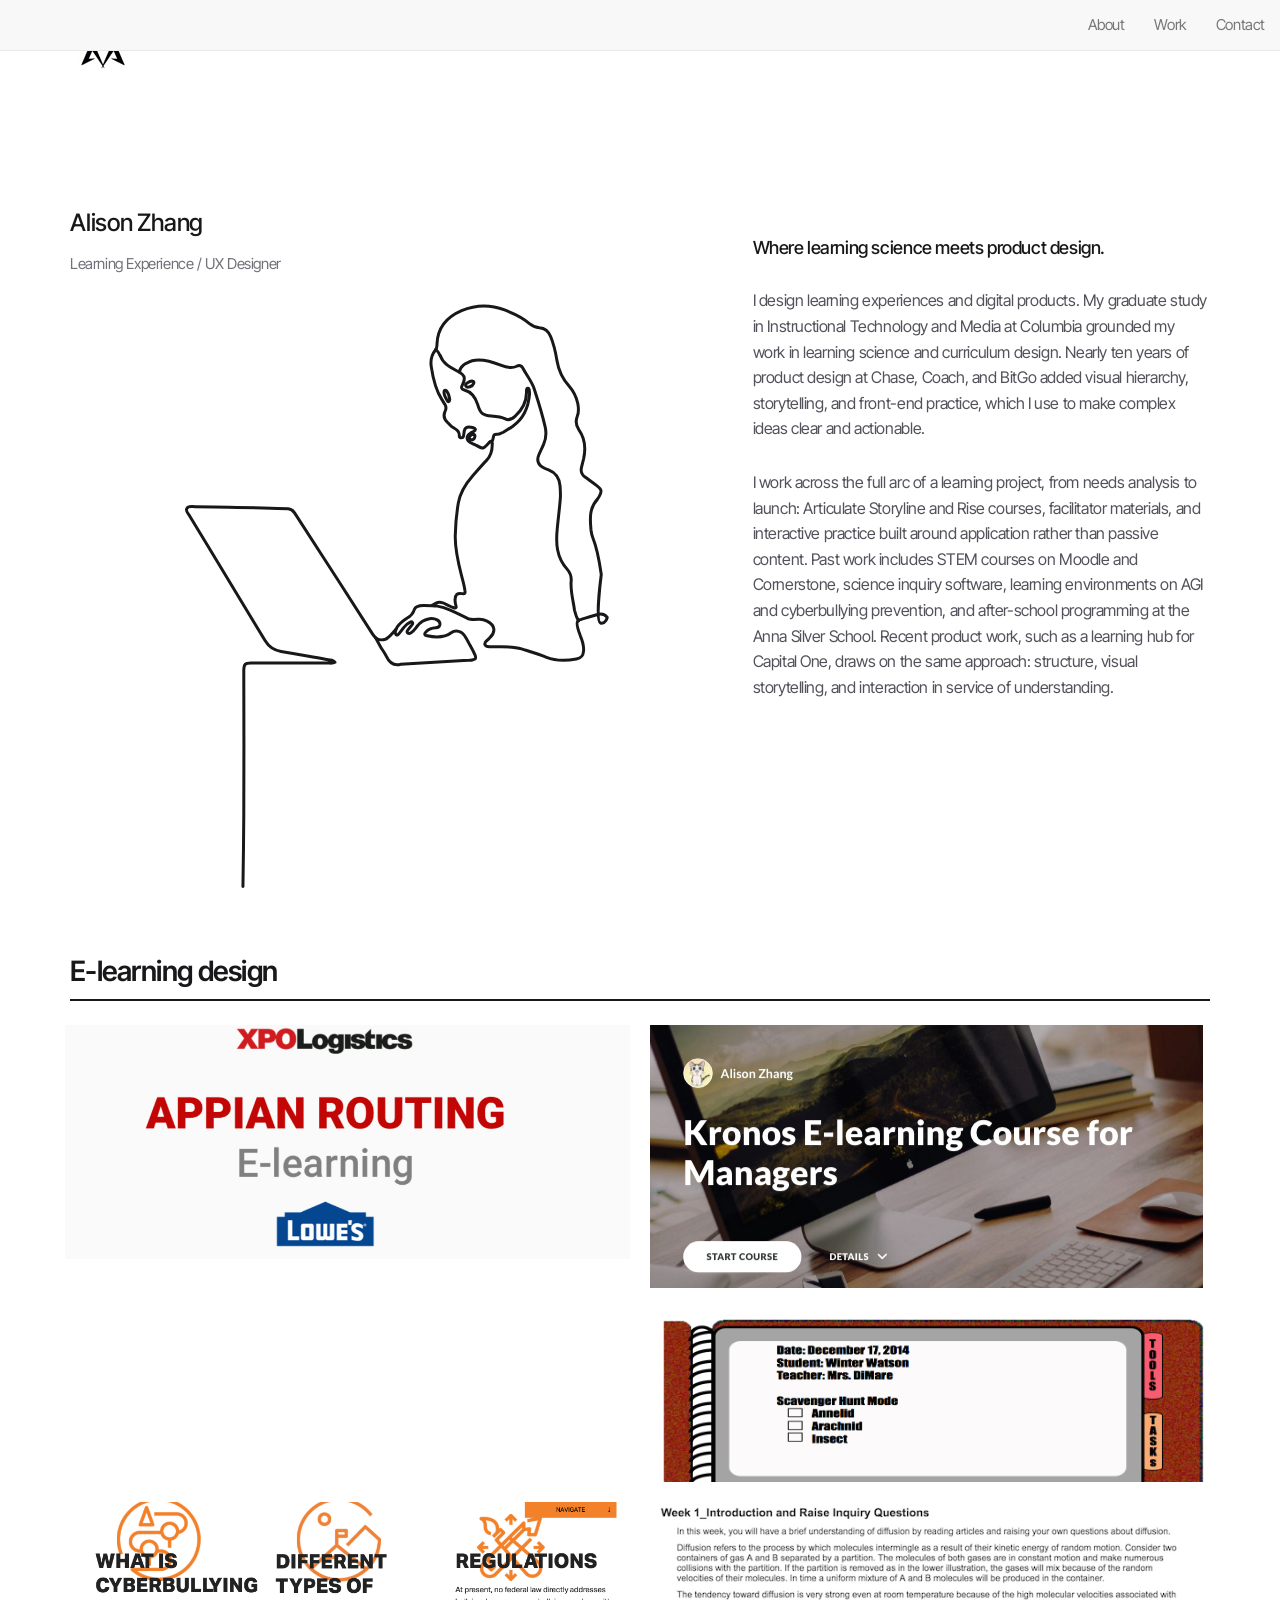
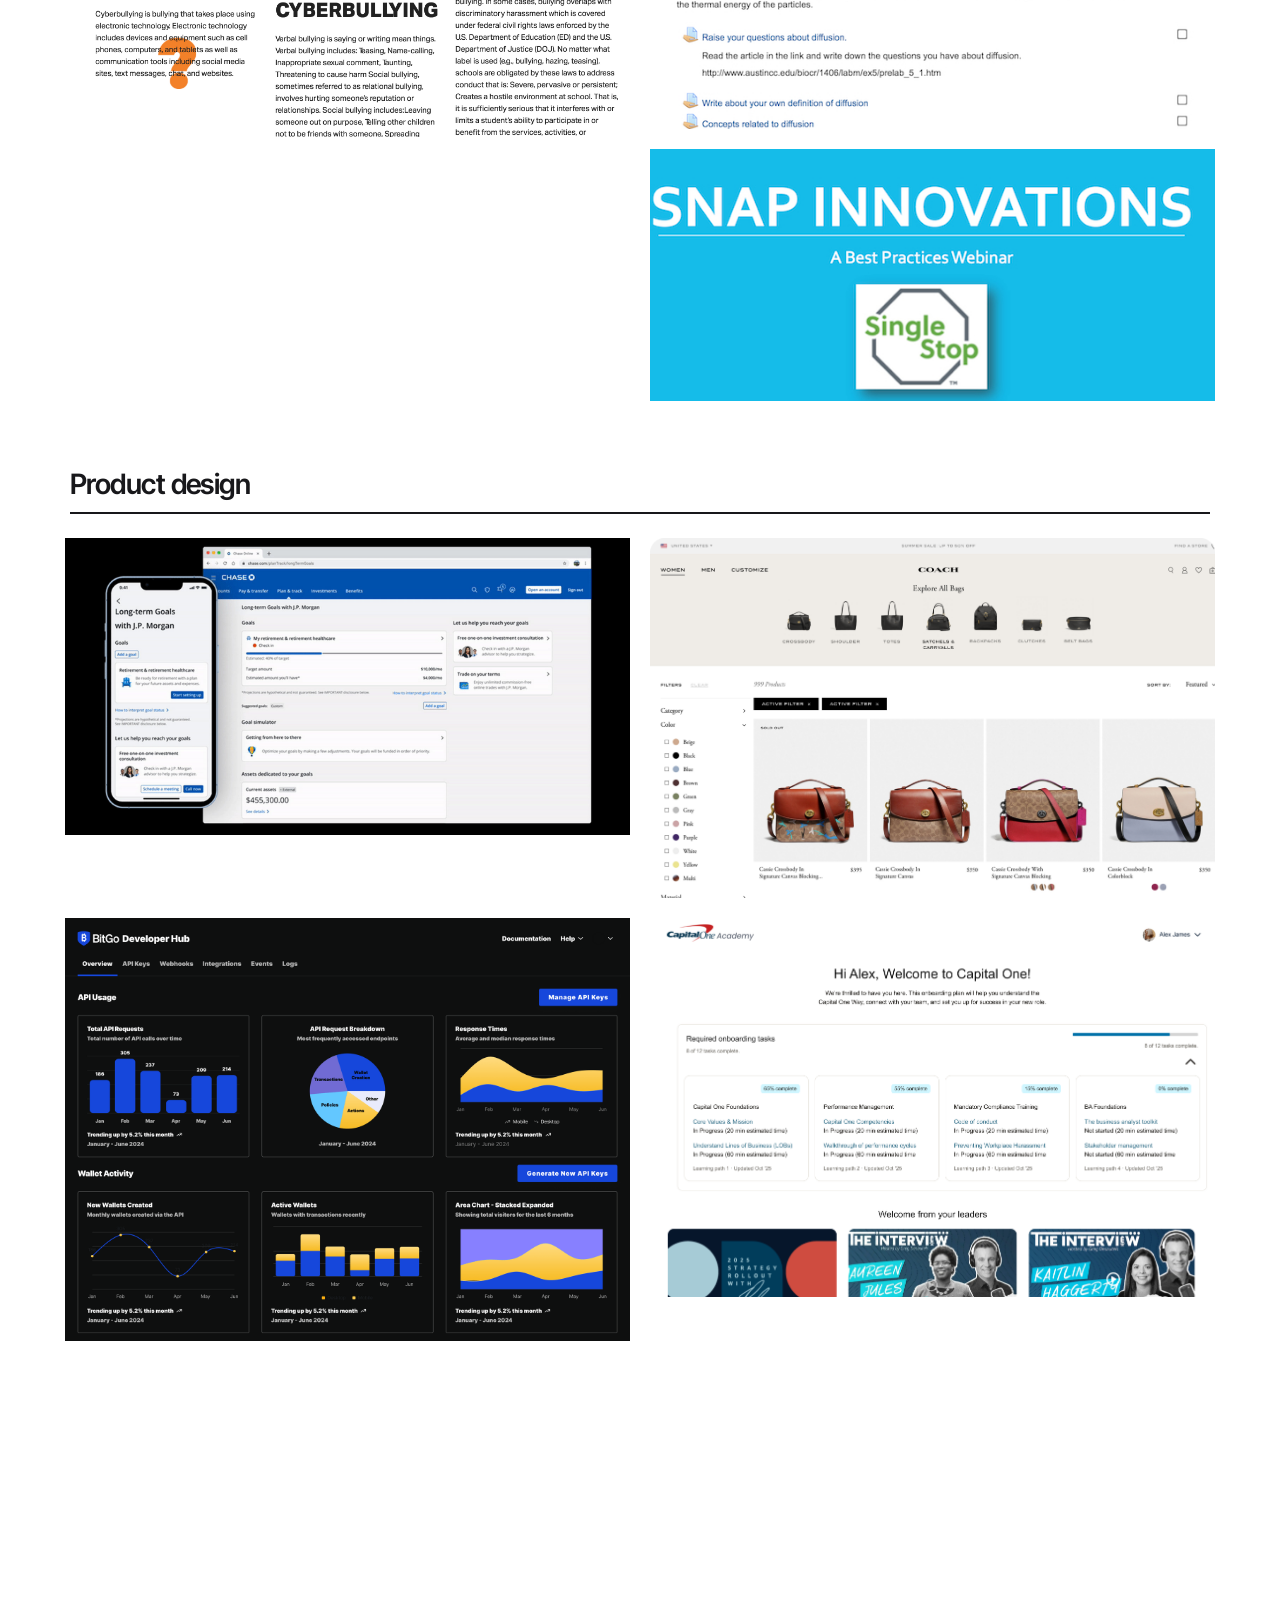
==== index.html @ 973179d4 "Initial commit of Alison Zhang's portfolio site Co-Authored-By: Claude Sonnet 5 <noreply@anthropic.c" ====
<!doctype html>
<!--[if lt IE 7]>      <html class="no-js lt-ie9 lt-ie8 lt-ie7" lang=""> <![endif]-->
<!--[if IE 7]>         <html class="no-js lt-ie9 lt-ie8" lang=""> <![endif]-->
<!--[if IE 8]>         <html class="no-js lt-ie9" lang=""> <![endif]-->
<!--[if gt IE 8]><!-->
<html class="no-js" lang="">
<!--<![endif]-->
<head>
<meta charset="utf-8">
<meta name="description" content="">
<meta name="viewport" content="width=device-width, initial-scale=1">
<title>Alison</title>



<link rel="stylesheet" href="css/bootstrap.min.css">
<link rel="stylesheet" href="css/flexslider.css">
<link rel="stylesheet" href="css/jquery.fancybox.css">
<link rel="stylesheet" href="css/main.css">
<link rel="stylesheet" href="css/responsive.css">
<link rel="stylesheet" href="css/animate.min.css">
<link rel="stylesheet" href="css/font-icon.css">
<link rel="stylesheet" href="https://maxcdn.bootstrapcdn.com/font-awesome/4.4.0/css/font-awesome.min.css">


<link rel="shortcut icon" type="image/png" href="images/logo.png">



<style>
  .bio-signature { width: 100%; max-width: 460px; margin: 12px auto 0; }
  .bio-signature svg { display: block; width: 100%; height: auto; }
  .bio-signature .sig-stroke {
    fill: none;
    stroke: #18181b;
    stroke-width: 2.5;
    stroke-linecap: round;
    stroke-linejoin: round;
    stroke-dasharray: 1;
    stroke-dashoffset: 1;
  }
  .bio-signature.is-drawn .sig-stroke {
    animation: sig-draw 1.8s cubic-bezier(0.23, 1, 0.32, 1) forwards;
  }
  @keyframes sig-draw { to { stroke-dashoffset: 0; } }
  @media (prefers-reduced-motion: reduce) {
    .bio-signature .sig-stroke { stroke-dashoffset: 0; animation: none; }
  }
</style>
</head>
<body>
<!-- header top section -->
<section class="banner" role="banner">
  <header id="header">
    <div class="header-content clearfix"> <a class="logo" href="index.html"><img src="images/logo.jpg" alt=""></a>
      <nav class="navigation" role="navigation">
        <ul class="primary-nav">
          <li>Drop a line. </li>
          <li><a href="mailto:interactionaz@gmail.com">interactionaz@gmail.com</a></li>
                    <a href="https://www.linkedin.com/in/yzalison/" target="_blank"><i class="fa fa-linkedin-square"></i></a>
                    <a href="https://www.facebook.com/yinjia.zhang.1?fref=ts" target="_blank"><i class="fa fa-facebook"></i></a>

  
        </ul>
      </nav>
      <a href="#" class="nav-toggle">Menu<span></span></a> </div>
  </header>
</section>
<!-- header top section --> 
    <div class="container-fluid">
        <nav class="navbar navbar-default navbar-fixed-top NavRow">
            <div class="container-fluid">
                <!-- Brand and toggle get grouped for better mobile display -->
                <div class="navbar-header navHeader">
                    <button type="button" class="navbar-toggle collapsed" data-toggle="collapse" data-target="#navbar-collapsed" aria-expanded="false">
                        <span class="sr-only">Toggle navigation</span>
                        <span class="icon-bar"></span>
                        <span class="icon-bar"></span>
                        <span class="icon-bar"></span>
                    </button>
                </div>
                <!-- Collect the nav links, forms, and other content for toggling -->
                <div class="collapse navbar-collapse" id="navbar-collapsed">
                    <ul class="nav navbar-nav navbar-right navList">
                        <li><a href="index.html#hero">About <span class="sr-only">(current)</span></a></li>
                        <li><a href="index.html#portfolio">Work</a></li>
                        <!-- <li><a href="index.html#moreInfo">More Info</a></li> -->
                        <li><a href="index.html#contactMe">Contact</a></li>
                    </ul>
                   
                    
                </div>
                <!-- /.navbar-collapse -->
            </div>
            <!-- /.container-fluid -->
        </nav>

<!-- header content section -->
<section id="hero" class="section ">
  <div class="container">
    <div class="row">
      <div class="col-md-7 col-sm-6 hero">
        <div class="hero-content reveal">
          <h1>Alison Zhang</h1>
          <h3>Learning Experience / UX Designer</h3>
                     <figure class="bio-signature" aria-hidden="true">
        <svg viewBox="179 56 385 520" xmlns="http://www.w3.org/2000/svg">
          <path class="sig-stroke" style="animation-delay:0s" pathLength="1" d="M408.5,115.1C408.5,115.1 405.8,110.2 404.7,110.2"/>
          <path class="sig-stroke" style="animation-delay:0.45s" pathLength="1" d="M401.0,324.3C401.0,324.3 400.4,324.9 404.7,322.5C409.0,320.1 413.4,323.3 413.4,323.3C413.4,323.3 418.5,325.7 418.5,325.7C419.0,325.9 419.5,326.1 420.0,326.2C421.5,326.6 422.3,326.0 421.7,324.4C421.1,322.6 420.8,320.8 421.0,319.0C421.2,315.1 422.7,313.7 426.7,314.3C429.3,314.7 429.6,314.0 429.2,311.7C428.6,307.5 427.5,303.5 426.4,299.5C423.5,288.4 420.8,277.2 421.1,265.6C421.3,256.4 422.1,247.3 423.7,238.3C425.2,229.6 429.7,222.5 435.4,216.0C439.3,211.7 443.0,207.2 447.1,203.0C451.1,198.8 452.3,193.9 452.0,188.4C452.0,187.7 452.0,186.9 451.2,186.7C450.5,186.6 450.1,187.2 449.6,187.7C449.5,187.8 449.4,188.0 449.3,188.1C444.5,193.6 444.5,193.5 438.5,190.1C437.0,189.3 435.4,188.7 434.0,188.0C430.2,185.9 430.0,182.7 433.5,180.2C434.3,179.6 435.2,179.2 436.1,178.8C437.0,178.3 438.2,177.9 437.9,176.7C437.7,175.7 436.4,175.6 435.5,175.3C430.6,174.1 428.7,175.4 428.3,180.3C428.3,181.1 428.1,182.0 427.9,182.8C427.7,183.4 427.1,183.9 426.4,183.9C425.4,184.0 424.4,183.5 424.5,182.7C425.0,178.1 421.6,176.7 418.6,174.8C417.2,174.0 416.3,172.4 415.0,171.4C411.6,168.5 410.9,165.0 412.8,161.1C413.7,159.2 413.4,157.6 412.4,155.9C411.5,154.5 410.7,153.1 409.8,151.7C404.4,143.3 402.4,133.9 401.0,124.3C400.3,119.4 401.1,114.6 404.4,110.6C405.3,109.5 405.7,108.3 405.7,107.0C405.8,106.5 405.8,106.0 405.8,105.5C406.3,91.4 414.0,82.8 426.4,77.5C438.3,72.5 450.3,72.3 462.4,76.9C469.8,79.7 476.9,82.8 482.9,88.1C485.4,90.2 488.3,91.4 491.5,91.7C496.5,92.0 499.3,94.9 501.0,99.3C503.6,105.7 505.1,112.3 506.2,119.1C507.5,127.2 510.8,134.3 516.3,140.5C520.0,144.7 522.4,149.5 523.6,155.0C524.4,158.9 524.6,162.7 523.1,166.3C521.6,170.3 522.2,173.8 524.6,177.2C529.8,184.5 530.4,192.6 528.6,201.1C528.0,203.5 527.4,205.9 526.8,208.4C525.9,211.8 526.8,214.6 529.7,216.7C533.1,219.2 536.5,221.6 539.8,224.1C543.7,227.1 544.0,228.5 541.6,232.9C541.2,233.6 540.8,234.4 540.3,235.0C533.2,242.6 533.8,251.7 534.7,261.0C535.0,263.3 535.4,265.6 536.3,267.8C540.3,277.6 541.8,287.9 543.3,298.3C543.3,298.3 538.2,337.7 542.6,338.9C547.0,340.1 548.3,334.2 548.3,334.2C546.0,331.1 543.5,330.8 540.1,331.8C536.8,332.7 525.8,336.2 524.3,336.6C521.2,337.9 524.6,346.5 525.8,349.6C527.5,353.6 528.8,357.8 528.5,362.2C528.2,366.4 526.7,368.2 522.5,369.0C514.1,370.5 505.8,371.0 497.5,367.6C490.7,364.8 483.6,362.8 476.6,360.6C468.5,358.1 460.1,359.1 451.8,358.8C449.8,358.7 447.0,359.6 446.0,357.1C444.9,354.6 447.9,353.6 449.2,352.1C449.4,351.8 449.7,351.6 449.9,351.4C455.3,346.4 454.4,340.6 447.7,337.3C445.7,336.4 443.6,335.9 441.5,335.8C440.1,335.8 434.0,336.3 432.2,335.4C427.2,332.9 422.1,330.4 416.9,328.1C408.3,324.2 403.3,324.3 394.2,324.2C392.7,324.2 388.2,324.6 387.0,327.3C386.0,330.4 384.2,333.1 380.9,334.7C377.6,336.8 374.6,339.1 372.4,342.4C371.4,344.0 370.5,345.6 371.0,347.5C371.4,349.0 372.5,349.5 373.5,348.3C375.1,346.6 376.4,344.6 377.9,342.8C379.3,341.0 380.9,339.3 383.1,338.3C383.9,337.9 384.7,337.6 385.3,338.5C385.7,339.2 385.4,339.8 384.9,340.4C383.8,341.8 382.5,343.1 381.5,344.6C380.9,345.4 380.3,346.4 381.3,347.3C382.2,348.0 383.3,347.6 384.1,347.0C386.3,345.7 387.7,343.6 389.2,341.6C391.8,338.0 395.3,336.0 399.6,335.3C401.8,335.0 404.0,335.2 405.9,336.3C407.5,337.2 408.6,338.5 408.2,340.4C407.8,342.1 406.4,342.8 404.8,342.9C401.7,343.1 398.9,344.0 396.7,346.2C395.0,348.0 395.1,349.1 397.6,349.6C404.6,351.1 411.5,351.7 417.7,347.1C420.5,345.0 423.2,345.2 426.1,346.7C429.4,348.2 431.8,355.3 433.9,358.2"/>
          <path class="sig-stroke" style="animation-delay:0.9s" pathLength="1" d="M451.8,187.2C454.1,183.3 451.5,180.6 456.7,180.9C458.2,181.0 459.8,180.0 461.3,179.2C464.0,177.6 466.7,176.0 469.3,174.2C478.7,167.6 482.4,158.1 483.3,147.2C483.3,147.1 483.3,146.9 483.3,146.7C483.0,145.2 483.6,142.6 481.8,142.5C480.4,142.4 480.8,145.0 480.7,146.3C480.6,154.4 476.9,160.7 471.1,165.9C468.8,168.0 466.2,169.7 463.0,168.1C459.3,166.3 455.4,166.0 451.4,165.7C444.0,165.1 441.9,163.4 439.9,156.2C438.1,150.2 435.1,145.6 428.7,143.9C426.4,143.4 425.8,141.9 427.0,139.8C427.4,139.1 427.7,138.3 428.0,137.5C429.5,133.2 428.5,131.2 424.6,129.0C418.3,125.5 411.2,122.8 408.5,115.1C408.4,114.9 408.3,114.8 408.2,114.7"/>
          <path class="sig-stroke" style="animation-delay:1.35s" pathLength="1" d="M354.3,351.1C354.3,351.1 358.4,358.5 358.4,358.5C359.8,361.1 361.8,363.5 363.1,366.2C365.8,372.0 369.7,375.2 375.5,373.4C395.3,372.3 414.0,371.2 432.8,370.1C433.6,370.0 434.5,370.0 435.3,369.8C438.4,369.1 438.8,368.6 437.7,365.8C436.6,363.2 435.3,360.6 433.9,358.2"/>
          <path class="sig-stroke" style="animation-delay:1.8s" pathLength="1" d="M416.5,151.8C416.1,149.2 415.6,146.8 414.0,144.8C413.8,144.4 413.2,144.1 412.8,144.1C412.0,144.2 411.7,144.9 411.7,145.5C411.6,148.1 412.9,150.3 414.2,152.4C414.5,153.0 415.0,154.0 415.9,153.5C416.3,153.3 416.3,152.3 416.5,151.8Z"/>
          <path class="sig-stroke" style="animation-delay:2.25s" pathLength="1" d="M435.2,136.4C433.9,136.5 432.7,136.9 431.6,137.7C430.7,138.4 429.3,138.9 429.8,140.3C430.4,141.9 432.0,141.6 433.3,141.2C434.7,140.8 436.0,140.0 436.5,138.5C437.0,137.3 436.6,136.5 435.2,136.4Z"/>
          <path class="sig-stroke" style="animation-delay:2.7s" pathLength="1" d="M435.2,185.7C436.8,185.4 437.4,184.0 437.6,182.5C437.7,181.6 437.1,181.0 436.1,181.0C434.4,181.2 432.6,182.9 432.9,184.1C433.1,185.3 434.0,185.6 435.2,185.7Z"/>
          <path class="sig-stroke" style="animation-delay:3.15s" pathLength="1" d="M243.4,559.5C243.4,559.5 244.1,514.2 244.1,499.1C244.4,459.5 244.1,419.8 244.1,380.2C244.1,379.5 244.1,378.9 244.1,378.2C244.3,373.3 245.0,372.5 250.1,372.4C271.6,372.4 293.1,372.4 314.5,372.4C316.5,372.4 318.5,372.9 320.4,371.8C319.1,369.5 316.7,370.0 314.7,369.6C301.6,367.3 288.5,364.8 275.3,362.7C269.3,361.8 265.1,359.0 261.9,353.6C241.0,318.8 219.8,284.1 198.8,249.3C197.7,247.4 195.2,245.5 196.4,243.1C197.8,240.4 200.9,241.6 203.2,241.6C229.2,241.7 255.2,242.6 281.2,243.2C284.0,243.3 285.3,244.7 286.6,246.7C294.8,259.3 302.9,271.9 311.0,284.5C324.7,305.6 338.3,326.7 351.8,348.0C352.6,349.2 353.5,350.2 354.3,351.1C357.3,354.2 362.6,352.5 362.6,352.5C365.3,351.5 371.5,344.1 371.5,344.1"/>
          <path class="sig-stroke" style="animation-delay:3.6s" pathLength="1" d="M524.3,337.1C524.3,337.1 522.2,333.7 520.9,328.2C520.0,320.8 517.7,313.6 518.0,305.0C518.5,301.5 517.7,297.2 514.7,293.8C505.7,283.8 505.2,271.9 506.5,259.5C507.3,251.4 508.3,243.3 509.0,235.2C509.3,231.6 509.1,227.9 508.8,224.2C508.3,217.9 505.4,213.2 499.2,210.8C497.5,210.2 495.8,209.4 494.3,208.5C490.0,205.9 489.1,202.9 491.0,198.3C492.3,195.3 493.8,192.3 495.1,189.2C497.1,184.5 497.5,179.7 496.3,174.6C493.9,163.9 490.6,153.4 487.2,143.0C485.1,136.5 480.6,131.4 477.6,125.5C476.6,123.5 474.6,122.9 472.5,124.0C467.8,126.3 463.5,125.0 459.1,123.1C450.7,119.6 438.4,116.4 430.6,121.4C430.6,121.4 424.8,123.9 424.6,129.0"/>
        </svg>
      </figure>
        </div>
        <!-- hero --> 
      </div>
      <div class="col-md-5 col-sm-6 hero">
        <div class="hero-content hero-copy reveal">
          <h3><br>Where learning science meets product design.</h3>
          <p>I design learning experiences and digital products. My graduate study in Instructional Technology and Media at Columbia grounded my work in learning science and curriculum design. Nearly ten years of product design at Chase, Coach, and BitGo added visual hierarchy, storytelling, and front-end practice, which I use to make complex ideas clear and actionable.</p>
          <p>I work across the full arc of a learning project, from needs analysis to launch: Articulate Storyline and Rise courses, facilitator materials, and interactive practice built around application rather than passive content. Past work includes STEM courses on Moodle and Cornerstone, science inquiry software, learning environments on AGI and cyberbullying prevention, and after-school programming at the Anna Silver School. Recent product work, such as a learning hub for Capital One, draws on the same approach: structure, visual storytelling, and interaction in service of understanding.</p>

        </div>
        <!-- hero --> 
      </div>
    </div>
  </div>
</section>
<!-- header content section --> 
<!-- portfolio grid section -->
<section id="portfolio">
  <div class="container">

    <div class="row">
      <div class="col-lg-12">
        <h3 class="portfolio-category">E-learning design</h3>
      </div>
    </div>
    <div class="row">

      <div class="col-sm-6 portfolio-item reveal"> <a href="work-details.html" class="portfolio-link">
        <div class="caption">
          <div class="caption-content">
            <h3>Various courses designed with Articulate Storyline at XPO Logistics</h3>
            <h4>Worked with subject experts to create courses and uploaded to LMS later to collect feedback. </h4>
          </div>
        </div>
                <img src="images/portfolio/001.jpg" class="img-responsive" alt=""> </a> </div>

      <div class="col-sm-6 portfolio-item reveal"> <a href="work-details2.html" class="portfolio-link">
        <div class="caption">
          <div class="caption-content">
                        <h3>Client courses and emloyees' handbook using Articulate Rise at XPO logistics</h3>
            <h4>Created emloyees' training materials</h4>
          </div>
        </div>
 <img src="images/portfolio/011.jpg" class="img-responsive" alt=""> </a> </div>

      <div class="col-sm-6 portfolio-item reveal"> <a href="work-details8.html" class="portfolio-link">
        <div class="caption">
          <div class="caption-content">
            <h3>Educational financial videos</h3>
            <h4>Individual projects on various Finance topics. </h4>
          </div>
        </div>
        <img src="images/portfolio/010.jpg" class="img-responsive" alt=""> </a> </div>

      <div class="col-sm-6 portfolio-item reveal"> <a href="work-details3.html" class="portfolio-link">
        <div class="caption">
          <div class="caption-content">
            <h3>Country Garden Simulator</h3>
            <h4>This project is an attempt to provide an environment where students can learn life science in accordance with the national science standards, while engaging in an authentic process of scientific inquiry.</h4>
          </div>
        </div>
        <img src="images/portfolio/0101.jpg" class="img-responsive" alt=""> </a> </div>

      <div class="col-sm-6 portfolio-item reveal"> <a href="work-details4.html" class="portfolio-link">
        <div class="caption">
          <div class="caption-content">
            <h3>Creating online learning environment to help prevent suicidal behaviors</h3>
            <h4>The project is based on theoretical understanding of how to provide users with skills to prevent them from getting involved in cyberbullying, both as victim and as perpetrator, and persuasive suicide information online through online communities.</h4>
          </div>
        </div>
        <img src="images/portfolio/2.jpg" class="img-responsive" alt=""> </a> </div>

      <div class="col-sm-6 portfolio-item reveal"> <a href="work-details5.html" class="portfolio-link">
        <div class="caption">
          <div class="caption-content">
            <h3>10th Grade Biology Class on Moodle</h3>
            <h4>I designed a Moodle course using mindtools and cognitive tools that helps users represent what they know when they transform information into knowledge.</h4>
          </div>
        </div>
        <img src="images/portfolio/03.jpg" class="img-responsive" alt=""> </a> </div>

      <div class="col-sm-6 portfolio-item reveal"> <a href="work-details6.html" class="portfolio-link">
        <div class="caption">
          <div class="caption-content">
            <h3>SNAP project at Single Stop</h3>
            <h4>Traning materials and assessment development for emloyees at Single Stop.</h4>
          </div>
        </div>
        <img src="images/portfolio/05.jpg" class="img-responsive" alt=""> </a> </div>

    </div>

    <div class="row">
      <div class="col-lg-12">
        <h3 class="portfolio-category">Product design</h3>
      </div>
    </div>
    <div class="row">

      <div class="col-sm-6 portfolio-item reveal"> <a href="work-chase.html" class="portfolio-link">
        <div class="caption">
          <div class="caption-content">
            <h3>Chase</h3>
            <h4>Wealth Plan brings retirement, education, and healthcare goals into one advisor-led plan. Smart Money Awards, Best Digital Experience.</h4>
          </div>
        </div>
        <img src="images/portfolio/chase.jpg" class="img-responsive" alt="Chase Wealth Plan"> </a> </div>

      <div class="col-sm-6 portfolio-item reveal"> <a href="work-coach.html" class="portfolio-link">
        <div class="caption">
          <div class="caption-content">
            <h3>Coach</h3>
            <h4>A shopping experience that keeps the brand's craft visible from browse to checkout. Conversion up 200%.</h4>
          </div>
        </div>
        <img src="images/portfolio/coach.png" class="img-responsive" alt="Coach shopping experience"> </a> </div>

      <div class="col-sm-6 portfolio-item reveal"> <a href="work-bitgo.html" class="portfolio-link">
        <div class="caption">
          <div class="caption-content">
            <h3>BitGo</h3>
            <h4>A developer portal for institutional crypto custody APIs, built so documentation and integration are easier to follow.</h4>
          </div>
        </div>
        <img src="images/portfolio/bitgo.png" class="img-responsive" alt="BitGo developer portal"> </a> </div>

      <div class="col-sm-6 portfolio-item reveal"> <a href="work-capitalone.html" class="portfolio-link">
        <div class="caption">
          <div class="caption-content">
            <h3>Capital One</h3>
            <h4>A learning and development hub: course catalog, HR links, and peer feedback in one dashboard.</h4>
          </div>
        </div>
        <img src="images/portfolio/capital-one.png" class="img-responsive" alt="Capital One learning hub"> </a> </div>

    </div>
  </div>
</section>
<!-- portfolio grid section -->
<!-- service section -->
<section id="service" class="service section">
  <div class="container">
    <div class="row">
      <div class="col-md-5 col-sm-6 reveal">
        <h5> Skills: Curriculum Design / Front-End Web Development </h5>
        <p>Tools: HTML / CSS / JavaScript / SQL / Articulate 360 / Figma / Adobe Creative Suite / Sketch / SPSS </p>
      </div>
      <div class="col-md-7 col-sm-6 reveal">
        <div class="col-md-4 col-sm-6 service text-center"> <span class="icon icon-browser"></span>
          <div class="service-content">
            <h5>Languages: English, Chinese, Japanese</h5>
          </div>
        </div>
        <div class="col-md-4 col-sm-6 service text-center"> <span class="icon icon-trophy"></span>
          <div class="service-content">
            <h5>Methods: Needs analysis, adult learning theory, cognitive load, retrieval practice, spaced learning</h5>
          </div>
        </div>
        <div class="col-md-4 col-sm-6 service text-center"> <span class="icon icon-megaphone"></span>
          <div class="service-content">
            <h5>Training: Designing for Accessibility (WCAG 2.2)</h5>
          </div>
        </div>
      </div>
    </div>
  </div>
</section>


<!-- service section --> 
<!-- footer section -->
<a id="contactMe"></a>

<footer class="footer">
  <div class="container reveal">
    <div class="col-md-6 left">
      <h4>Let's work together</h4>
    <h4><i class="fa fa-heart"></i> Retro tech, guitar, yoga </h4>
      <p> Email : <a href="mailto:interactionaz@gmail.com"> interactionaz@gmail.com </a></p>
    </div>
    <div class="col-md-6 right">
      <p>© 2026 Alison Yinjia Zhang</p>
    </div>
  </div>
</footer>


<!-- footer section --> 

<!-- JS FILES --> 
<script src="https://ajax.googleapis.com/ajax/libs/jquery/1.11.3/jquery.min.js"></script> 
<script src="js/bootstrap.min.js"></script> 
<script src="js/jquery.fancybox.pack.js"></script> 
<script src="js/retina.min.js"></script> 
<script src="js/modernizr.js"></script> 
<script src="js/main.js"></script>

<script>
(function () {
  var sig = document.querySelector(".bio-signature");
  if (!sig) return;
  if (window.matchMedia("(prefers-reduced-motion: reduce)").matches) {
    sig.classList.add("is-drawn");
    return;
  }
  requestAnimationFrame(function () { sig.classList.add("is-drawn"); });
})();
</script>

<script>
(function () {
  var items = document.querySelectorAll(".reveal");
  if (!items.length) return;
  if (window.matchMedia("(prefers-reduced-motion: reduce)").matches) {
    items.forEach(function (el) { el.classList.add("is-visible"); });
    return;
  }
  var observer = new IntersectionObserver(function (entries) {
    entries.forEach(function (entry) {
      if (entry.isIntersecting) {
        entry.target.classList.add("is-visible");
        observer.unobserve(entry.target);
      }
    });
  }, { threshold: 0.15, rootMargin: "0px 0px -40px 0px" });
  items.forEach(function (el) { observer.observe(el); });
})();
</script>
</body>
</html>
---- css/main.css ----
/* ------------------------------------------------------------------------------
	Template Name: Flosix
	Author: Designstub
	Author URI: http://www.designstub.com
	License: GNU General Public License version 3.0
	License URI: http://www.gnu.org/licenses/gpl-3.0.html
	Version: 1.0

/* ------------------------------------------------------------------------------
	Typography
-------------------------------------------------------------------------------*/
@import url('https://fonts.googleapis.com/css2?family=Inter+Tight:ital,wght@0,400;0,450;0,500;0,600;0,700;1,400&display=swap');

p {
	font-size: 16px;
	line-height: 1.6;
	color: #52525b;
}
h1 {
	font-size: 18px;
	color: #18181b;
	font-weight: 500;
}
h2 {
	font-size: 18px;
	color: #18181b;
	font-weight: 500;
}
h3 {
	font-size: 16px;
	color: #18181b;
	font-weight: 450;
}
h4 {
	font-size: 14px;
	color: #52525b;
	font-weight: 400;
}
h5 {
	font-size: 14px;
	color: #18181b;
	font-weight: 500;
}
.btn {
	background-color: #18181b;
	margin: 40px;
	color: #fff;
	font-size: 14px;
	font-weight: 500;
	letter-spacing: 0;
	border-radius: 999px;
	padding: 10px 20px;
	display: inline-block;
	text-transform: none;
}
.btn:hover, .btn:focus {
	background-color: #3f3f46;
	color: #fff;
}
.btn-large {
	padding: 15px 40px;
}
/* ------------------------------------------------------------------------------
	Global Styles
-------------------------------------------------------------------------------*/
a {
	color: #52525b;
}
a:hover, a:focus {
	text-decoration: none;
	color: #18181b;
	-moz-transition: background-color, color, 0.3s;
	-o-transition: background-color, color, 0.3s;
	-webkit-transition: background-color, color, 0.3s;
	transition: background-color, color, 0.3s;
}
body {
	font-family: 'Inter Tight', ui-sans-serif, system-ui, -apple-system, BlinkMacSystemFont, "Segoe UI", sans-serif;
	font-weight: 400;
	font-size: 16px;
	letter-spacing: -0.025em;
	color: #18181b;
	background-color: #ffffff;
}
ul, ol {
	margin: 0;
	padding: 0;
}
ul li {
	list-style: none;
}
.section {
	padding: 50px 0;
}
.no-padding {
	padding: 0;
}
.no-gutter [class*=col-] {
	padding-right: 0;
	padding-left: 0;
}
.extra-padding {
	margin: 60px 0 0 100px;
}
/* ------------------------------------------------------------------------------
	 Header
-------------------------------------------------------------------------------*/
#header {
	position: fixed;
	width: 100%;
	z-index: 999;
}
#header .header-content {
	margin: 0 auto;
	padding: 28px 6%;
	width: 100%;
	-moz-transition: padding 0.3s;
	-o-transition: padding 0.3s;
	-webkit-transition: padding 0.3s;
	transition: padding 0.3s;
}
#header .logo {
	float: left;
}
#header.fixed {
	background-color: rgba(255, 255, 255, 1);
	border-bottom: 1px solid #f4f4f5;
}
#header.fixed .header-content {
	border-bottom: 0;
	padding: 20px 6%;
}
#header.fixed .nav-toggle {
	top: 18px;
}
.navigation.open {
	opacity: 0.9;
	visibility: visible;
	-moz-transition: opacity 0.5s;
	-o-transition: opacity 0.5s;
	-webkit-transition: opacity 0.5s;
	transition: opacity 0.5s;
}
.navigation {
	float: right;
}
.navigation li {
	display: inline-block;
}
.navigation, .navigation a {
	color: #18181b;
	font-size: 15px;
	font-weight: 500;
	margin-left: 32px;
	letter-spacing: -0.01em;
}
.navigation a {
	position: relative;
	padding-bottom: 2px;
}
.navigation a:after {
	content: "";
	position: absolute;
	left: 0;
	bottom: 0;
	width: 100%;
	max-width: 0;
	height: 1px;
	background-color: #18181b;
	-webkit-transition: max-width 0.25s ease;
	transition: max-width 0.25s ease;
}
.navigation a:hover, .navigation a.active {
	color: #18181b;
}
.navigation a:hover:after, .navigation a.active:after {
	max-width: 100%;
}
.nav-toggle {
	display: none;
	height: 44px;
	overflow: hidden;
	position: fixed;
	right: 5%;
	text-indent: 100%;
	top: 32px;
	white-space: nowrap;
	width: 44px;
	z-index: 99999;
	-moz-transition: all 0.3s;
	-o-transition: all 0.3s;
	-webkit-transition: all 0.3s;
	transition: all 0.3s;
}
.nav-toggle:before, .nav-toggle:after {
	border-radius: 50%;
	content: "";
	height: 100%;
	left: 0;
	position: absolute;
	top: 0;
	width: 100%;
	-moz-transform: translateZ(0);
	-ms-transform: translateZ(0);
	-webkit-transform: translateZ(0);
	transform: translateZ(0);
	-moz-backface-visibility: hidden;
	-webkit-backface-visibility: hidden;
	backface-visibility: hidden;
	-moz-transition-property: -moz-transform;
	-o-transition-property: -o-transform;
	-webkit-transition-property: -webkit-transform;
	transition-property: transform;
}
.nav-toggle:before {
	background-color: #18181b;
	-moz-transform: scale(1);
	-ms-transform: scale(1);
	-webkit-transform: scale(1);
	transform: scale(1);
	-moz-transition-duration: 0.3s;
	-o-transition-duration: 0.3s;
	-webkit-transition-duration: 0.3s;
	transition-duration: 0.3s;
}
.nav-toggle:after {
	background-color: #3f3f46;
	-moz-transform: scale(0);
	-ms-transform: scale(0);
	-webkit-transform: scale(0);
	transform: scale(0);
	-moz-transition-duration: 0s;
	-o-transition-duration: 0s;
	-webkit-transition-duration: 0s;
	transition-duration: 0s;
}
.nav-toggle span {
	background-color: #fff;
	bottom: auto;
	display: inline-block;
	height: 3px;
	left: 50%;
	position: absolute;
	right: auto;
	top: 50%;
	width: 18px;
	z-index: 10;
	-moz-transform: translateX(-50%) translateY(-50%);
	-ms-transform: translateX(-50%) translateY(-50%);
	-webkit-transform: translateX(-50%) translateY(-50%);
	transform: translateX(-50%) translateY(-50%);
}
.nav-toggle span:before, .nav-toggle span:after {
	background-color: #fff;
	content: "";
	height: 100%;
	position: absolute;
	right: 0;
	top: 0;
	width: 100%;
	-moz-transform: translateZ(0);
	-ms-transform: translateZ(0);
	-webkit-transform: translateZ(0);
	transform: translateZ(0);
	-moz-backface-visibility: hidden;
	-webkit-backface-visibility: hidden;
	backface-visibility: hidden;
	-moz-transition: -moz-transform 0.3s;
	-o-transition: -o-transform 0.3s;
	-webkit-transition: -webkit-transform 0.3s;
	transition: transform 0.3s;
}
.nav-toggle span:before {
	-moz-transform: translateY(-6px) rotate(0deg);
	-ms-transform: translateY(-6px) rotate(0deg);
	-webkit-transform: translateY(-6px) rotate(0deg);
	transform: translateY(-6px) rotate(0deg);
}
.nav-toggle span:after {
	-moz-transform: translateY(6px) rotate(0deg);
	-ms-transform: translateY(6px) rotate(0deg);
	-webkit-transform: translateY(6px) rotate(0deg);
	transform: translateY(6px) rotate(0deg);
}
.nav-toggle.close-nav:before {
	-moz-transform: scale(0);
	-ms-transform: scale(0);
	-webkit-transform: scale(0);
	transform: scale(0);
}
.nav-toggle.close-nav:after {
	-moz-transform: scale(1);
	-ms-transform: scale(1);
	-webkit-transform: scale(1);
	transform: scale(1);
}
.nav-toggle.close-nav span {
	background-color: rgba(255, 255, 255, 0);
}
.nav-toggle.close-nav span:before, .nav-toggle.close-nav span:after {
	background-color: #fff;
}
.nav-toggle.close-nav span:before {
	-moz-transform: translateY(0) rotate(45deg);
	-ms-transform: translateY(0) rotate(45deg);
	-webkit-transform: translateY(0) rotate(45deg);
	transform: translateY(0) rotate(45deg);
}
.nav-toggle.close-nav span:after {
	-moz-transform: translateY(0) rotate(-45deg);
	-ms-transform: translateY(0) rotate(-45deg);
	-webkit-transform: translateY(0) rotate(-45deg);
	transform: translateY(0) rotate(-45deg);
}
/* ------------------------------------------------------------------------------
	 Hero content
-------------------------------------------------------------------------------*/
.hero {
	margin-top: 140px;
}
.hero-content {
}
.hero h1 {
	font-size: 24px;
	font-weight: 500;
	text-transform: none;
	letter-spacing: -0.01em;
	color: #18181b;
}
.hero h3 {
	font-size: 15px;
	font-weight: 400;
	color: #71717a;
}
.navbar,
.navbar-nav > li > a {
	font-size: 15px;
}
.hero h4 {
	font-weight: 400;
}
.hero p {
	padding-top: 20px;
}
.hero-copy h3,
.hero-copy p {
	color: #18181b;
	font-weight: 400;
}
.hero-copy h3 {
	font-size: 18px;
	line-height: 1.4;
	font-weight: 500;
}
.hero-copy p {
	font-size: 16px;
	line-height: 1.6;
	color: #52525b;
	padding-top: 18px;
	max-width: 60ch;
}
/* ------------------------------------------------------------------------------
	 Work
-------------------------------------------------------------------------------*/
.work-heading {
	font-size: 18px;
	font-weight: 500;
	color: #18181b;
	margin: 0 0 32px;
}
.work-heading-earlier {
	margin-top: 96px;
	margin-bottom: 4px;
}
.work-subheading {
	font-size: 14px;
	color: #71717a;
	margin: 0 0 32px;
}
.work-list {
	display: flex;
	flex-direction: column;
	gap: 80px;
}
.work-item {
	display: block;
	color: inherit;
}
.work-item:hover, .work-item:focus {
	color: inherit;
}
.work-cover {
	position: relative;
	width: 33.333%;
	margin: 0 auto;
	aspect-ratio: 16 / 10;
	border-radius: 16px;
	overflow: hidden;
	background-color: #fafafa;
	box-shadow: inset 0 0 0 1px rgba(228,228,231,.6);
}
.work-cover img {
	width: 100%;
	height: 100%;
	object-fit: cover;
	display: block;
	-webkit-transition: transform 0.4s ease;
	transition: transform 0.4s ease;
}
.work-item:hover .work-cover img {
	transform: scale(1.015);
}
.work-context {
	display: block;
	margin-top: 20px;
	font-size: 14px;
	color: #71717a;
}
.work-title {
	margin: 6px 0 0;
	font-size: 28px;
	line-height: 1.25;
	font-weight: 600;
	letter-spacing: -0.02em;
	color: #18181b;
}
.work-item:hover .work-title {
	color: #52525b;
}
.work-desc {
	margin: 8px 0 0;
	font-size: 18px;
	line-height: 1.5;
	color: #71717a;
	max-width: 60ch;
}
.work-tags {
	margin-top: 20px;
	display: flex;
	flex-wrap: wrap;
	align-items: flex-start;
	justify-content: space-between;
	gap: 12px 24px;
}
.tag-row {
	display: flex;
	flex-wrap: wrap;
	gap: 8px;
}
.tag-row-right {
	margin-left: auto;
	justify-content: flex-end;
}
.tag-pill {
	border: 1px solid #d4d4d8;
	border-radius: 999px;
	padding: 4px 12px;
	font-size: 13px;
	color: #3f3f46;
}
.tag-chip {
	background-color: #f4f4f5;
	color: #52525b;
	border-radius: 6px;
	padding: 5px 10px;
	font-size: 13px;
}
.work-extra {
	margin-top: 56px;
	padding-top: 32px;
	border-top: 1px solid #f4f4f5;
}
.work-extra-heading {
	font-size: 13px;
	font-weight: 500;
	color: #a1a1aa;
	margin: 0 0 12px;
}
.work-gallery {
	display: flex;
	flex-direction: column;
	gap: 20px;
	margin-top: 20px;
}
.work-gallery img {
	width: 100%;
	border-radius: 12px;
	display: block;
}
.work-links {
	display: flex;
	flex-wrap: wrap;
	gap: 10px;
	margin-top: 20px;
}
.work-links .btn {
	margin: 0;
}
/* ------------------------------------------------------------------------------
	 Portfolio grid (homepage)
-------------------------------------------------------------------------------*/
.portfolio-category {
	font-size: 28px;
	font-weight: 600;
	letter-spacing: -0.02em;
	color: #18181b;
	margin: 48px 0 24px;
	padding-bottom: 12px;
	border-bottom: 2px solid #18181b;
}
.row:first-child .portfolio-category {
	margin-top: 0;
}
#portfolio .portfolio-item {
	right: 0;
	margin: 0 0 20px;
	padding: 0 10px;
}
#portfolio .portfolio-item .portfolio-link {
	display: block;
	position: relative;
	margin: 0 auto;
}
#portfolio .portfolio-item .portfolio-link .caption {
	position: absolute;
	width: 100%;
	height: 100%;
	opacity: 0;
	background: rgba(24,24,27,.92);
	-webkit-transition: all ease .5s;
	-moz-transition: all ease .5s;
	transition: all ease .5s;
}
#portfolio .portfolio-item .portfolio-link .caption:hover {
	opacity: 1;
}
#portfolio .portfolio-item .portfolio-link .caption .caption-content {
	position: absolute;
	top: 50%;
	width: 100%;
	text-align: center;
	font-size: 16px;
	color: #fff;
	height: auto;
	margin-top: 0;
	-webkit-transform: translateY(-50%);
	transform: translateY(-50%);
	padding: 0 18px;
}
#portfolio .portfolio-item .portfolio-link .caption .caption-content i {
	margin-top: -12px;
}
#portfolio .portfolio-item .portfolio-link .caption .caption-content h3 {
	margin: 0;
	color: #fafafa;
	font-size: 17px;
	font-weight: 500;
	letter-spacing: -0.01em;
	text-transform: none;
}
#portfolio .portfolio-item .portfolio-link .caption .caption-content h4 {
	margin: 10px 0;
	color: #d4d4d8;
	font-size: 14px;
	line-height: 1.5;
	letter-spacing: 0;
	text-transform: none;
}
#portfolio * {
	z-index: 2;
}
/* ------------------------------------------------------------------------------
	 Service
-------------------------------------------------------------------------------*/
.service {
	margin-bottom: 50px;
}
.service h4 {
	font-size: 18px;
	color: #18181b;
	font-weight: 500;
	text-transform: none;
}
.service-content {
	margin-top: 30px;
}
.service .icon {
	color: #a1a1aa;
	font-size: 28px;
}
.service-content h5 {
	text-transform: none;
	font-weight: 500;
	color: #18181b;
}
/* ------------------------------------------------------------------------------
	 Footer
-------------------------------------------------------------------------------*/
.footer {
	text-align: left;
	background-color: #ffffff;
	border-top: 1px solid #f4f4f5;
	padding: 48px 7%;
	margin-top: 40px;
}
.footer h4 {
	color: #18181b;
	font-size: 18px;
	font-weight: 500;
	margin: 0 0 15px 0;
	padding: 0px;
}
.footer p {
	color: #71717a;
	font-size: 14px;
}
.footer a {
	color: #52525b;
}
.footer a:hover {
	text-decoration: underline;
	color: #18181b;
}
.footer .fa-heart {
	color: #e11d48;
	font-size: 11px;
	margin: 0 2px;
}
/* ------------------------------------------------------------------------------
	 Work Details
-------------------------------------------------------------------------------*/
.work-detail img {
	width: 100%;
	text-align: center;
	margin: 5% 0 5% 0;
}

.work-detail a
{
	color:#52525b;
}
/* ------------------------------------------------------------------------------
	 Scroll reveal
-------------------------------------------------------------------------------*/
.reveal {
	opacity: 0;
	transform: translateY(18px);
	transition: opacity 0.7s ease, transform 0.7s ease;
}
.reveal.is-visible {
	opacity: 1;
	transform: translateY(0);
}
@media (prefers-reduced-motion: reduce) {
	.reveal {
		opacity: 1;
		transform: none;
		transition: none;
	}
}
---- css/responsive.css ----
@media screen and (max-width: 1024px) {
#header .header-content {
	width: 90%;
}
#header .header-content {
	padding: 30px 0%;
}
#header.fixed .header-content {
    border-bottom: 0 none;
    padding: 25px 0;
}
.nav-toggle {
	display: block;
}
.navigation {
	position: fixed;
	background-color: #fff;
	width: 100%;
	height: 100%;
	top: 0;
	left: 0;
	z-index: 99999;
	visibility: hidden;
	opacity: 0;
	-webkit-transition: opacity 0.5s, visibility 0s 0.5s;
	transition: opacity 0.5s, visibility 0s 0.5s;
}
.navigation .primary-nav {
	position: relative;
	top: 45%;
	-moz-transform: translateY(-45%);
	-ms-transform: translateY(-45%);
	-webkit-transform: translateY(-45%);
	transform: translateY(-45%);
}
.navigation li {
	display: block;
	font-size: 20px;
		text-align: center;
	margin-bottom: 20px;
}
.navigation a {
	display: block;
	font-size: 20px;
	margin: 0;
	margin-left: 0px;
	text-align: center;
}
.flex-control-nav {
	bottom: 20px;
}
}
@media screen and (max-width: 768px) {
.work-cover {
	width: 70%;
}
#header .header-content {
	padding: 30px 0%;
}
.navigation, .navigation a {
	margin-left: 0px;
}
.flexslider {
	padding-bottom: 80px;
}
.flex-control-nav {
	width: 100%;
}
.footer .footer-col {
	margin-bottom: 50px;
}
.hero {
	margin-top: 0px;
}
.hero-content h1 {
	margin-top: 25%;
	font-size: 22px;
}
.hero-content p {
	margin-top: 0px;

}
.hero-content h4 {
	margin-top: 25%;

}
.service {
    margin: 50px 0 50px 0;
}
.btn
{
margin-top:40%;	
}
}
@media screen and (max-width: 640px) {
#header .header-content {
	padding: 30px 0%;
}
.navigation, .navigation a {
	margin-left: 0px;
}
.hero {
	margin-top: 0px;
}
.hero-content h1 {
	margin-top: 25%;
	font-size: 22px;
}
.hero-content h4 {
	margin-top: 25%;

}
.service {
    margin: 50px 0 50px 0;
}
.btn
{
margin-top:10%;	
}
}
@media screen and (max-width: 480px) {
#header .header-content {
	padding: 30px 0%;
}
.navigation, .navigation a {
	margin-left: 0px;
}
.hero {
	margin-top: 0px;
}
.hero-content h1 {
	margin-top: 25%;
	font-size: 22px;
}
.hero-content h4 {
	margin-top: 25%;

}
.hero-content p {
    margin-top: 0px;
}

.extra-padding {
    margin: 50px 0px;
}
.service {
    margin: 50px 0 50px 0;
}
}
@media screen and (max-width: 320px) {
#header .header-content {
	padding: 30px 2%;
}
.navigation, .navigation a {
	margin-left: 0px;
}
.hero {
	margin-top: 0px;
}
.hero-content h1 {
	margin-top: 25%;
	font-size: 22px;
}
.hero-content h4 {
	margin-top: 25%;

}
.hero-content p {
    margin-top: 0px;
}
.service {
    margin: 50px 0 50px 0;
}
.extra-padding {
    margin: 50px 0px;
}
}
---- css/font-icon.css ----
/* ==========================================================================
	Font Icon (http://www.elegantthemes.com/blog/freebie-of-the-week/free-line-style-icons)
========================================================================== */
@font-face {
  font-family: "elegant-theme-line";
  src: url('../fonts/elegant-theme-line.ttf?1439850014') format('truetype'), url('../fonts/elegant-theme-line.eot?1439850014') format('embedded-opentype'), url('../fonts/elegant-theme-line.svg?1439850014') format('svg'), url('../fonts/elegant-theme-line.woff?1439850014') format('woff'); }
.icon {
  font-family: 'elegant-theme-line';
  speak: none;
  font-style: normal;
  font-weight: normal;
  font-variant: normal;
  text-transform: none;
  line-height: 1;
  /* Better Font Rendering =========== */
  -webkit-font-smoothing: antialiased;
  -moz-osx-font-smoothing: grayscale; }

.icon-mobile:before {
  content: "\e000"; }

.icon-laptop:before {
  content: "\e001"; }

.icon-desktop:before {
  content: "\e002"; }

.icon-tablet:before {
  content: "\e003"; }

.icon-phone:before {
  content: "\e004"; }

.icon-document:before {
  content: "\e005"; }

.icon-documents:before {
  content: "\e006"; }

.icon-search:before {
  content: "\e007"; }

.icon-clipboard:before {
  content: "\e008"; }

.icon-newspaper:before {
  content: "\e009"; }

.icon-notebook:before {
  content: "\e00a"; }

.icon-book-open:before {
  content: "\e00b"; }

.icon-browser:before {
  content: "\e00c"; }

.icon-calendar:before {
  content: "\e00d"; }

.icon-presentation:before {
  content: "\e00e"; }

.icon-picture:before {
  content: "\e00f"; }

.icon-pictures:before {
  content: "\e010"; }

.icon-video:before {
  content: "\e011"; }

.icon-camera:before {
  content: "\e012"; }

.icon-printer:before {
  content: "\e013"; }

.icon-toolbox:before {
  content: "\e014"; }

.icon-briefcase:before {
  content: "\e015"; }

.icon-wallet:before {
  content: "\e016"; }

.icon-gift:before {
  content: "\e017"; }

.icon-bargraph:before {
  content: "\e018"; }

.icon-grid:before {
  content: "\e019"; }

.icon-expand:before {
  content: "\e01a"; }

.icon-focus:before {
  content: "\e01b"; }

.icon-edit:before {
  content: "\e01c"; }

.icon-adjustments:before {
  content: "\e01d"; }

.icon-ribbon:before {
  content: "\e01e"; }

.icon-hourglass:before {
  content: "\e01f"; }

.icon-lock:before {
  content: "\e020"; }

.icon-megaphone:before {
  content: "\e021"; }

.icon-shield:before {
  content: "\e022"; }

.icon-trophy:before {
  content: "\e023"; }

.icon-flag:before {
  content: "\e024"; }

.icon-map:before {
  content: "\e025"; }

.icon-puzzle:before {
  content: "\e026"; }

.icon-basket:before {
  content: "\e027"; }

.icon-envelope:before {
  content: "\e028"; }

.icon-streetsign:before {
  content: "\e029"; }

.icon-telescope:before {
  content: "\e02a"; }

.icon-gears:before {
  content: "\e02b"; }

.icon-key:before {
  content: "\e02c"; }

.icon-paperclip:before {
  content: "\e02d"; }

.icon-attachment:before {
  content: "\e02e"; }

.icon-pricetags:before {
  content: "\e02f"; }

.icon-lightbulb:before {
  content: "\e030"; }

.icon-layers:before {
  content: "\e031"; }

.icon-pencil:before {
  content: "\e032"; }

.icon-tools:before {
  content: "\e033"; }

.icon-tools-2:before {
  content: "\e034"; }

.icon-scissors:before {
  content: "\e035"; }

.icon-paintbrush:before {
  content: "\e036"; }

.icon-magnifying-glass:before {
  content: "\e037"; }

.icon-circle-compass:before {
  content: "\e038"; }

.icon-linegraph:before {
  content: "\e039"; }

.icon-mic:before {
  content: "\e03a"; }

.icon-strategy:before {
  content: "\e03b"; }

.icon-beaker:before {
  content: "\e03c"; }

.icon-caution:before {
  content: "\e03d"; }

.icon-recycle:before {
  content: "\e03e"; }

.icon-anchor:before {
  content: "\e03f"; }

.icon-profile-male:before {
  content: "\e040"; }


.icon-profile-female:before {
  content: "\e041"; }

.icon-bike:before {
  content: "\e042"; }

.icon-wine:before {
  content: "\e043"; }

.icon-hotairballoon:before {
  content: "\e044"; }

.icon-globe:before {
  content: "\e045"; }

.icon-genius:before {
  content: "\e046"; }

.icon-map-pin:before {
  content: "\e047"; }

.icon-dial:before {
  content: "\e048"; }

.icon-chat:before {
  content: "\e049"; }

.icon-heart:before {
  content: "\e04a"; }

.icon-cloud:before {
  content: "\e04b"; }

.icon-upload:before {
  content: "\e04c"; }

.icon-download:before {
  content: "\e04d"; }

.icon-target:before {
  content: "\e04e"; }

.icon-hazardous:before {
  content: "\e04f"; }

.icon-piechart:before {
  content: "\e050"; }

.icon-speedometer:before {
  content: "\e051"; }

.icon-global:before {
  content: "\e052"; }

.icon-compass:before {
  content: "\e053"; }

.icon-lifesaver:before {
  content: "\e054"; }

.icon-clock:before {
  content: "\e055"; }

.icon-aperture:before {
  content: "\e056"; }

.icon-quote:before {
  content: "\e057"; }

.icon-scope:before {
  content: "\e058"; }

.icon-alarmclock:before {
  content: "\e059"; }

.icon-refresh:before {
  content: "\e05a"; }

.icon-happy:before {
  content: "\e05b"; }

.icon-sad:before {
  content: "\e05c"; }

.icon-facebook:before {
  content: "\e05d"; }

.icon-twitter:before {
  content: "\e05e"; }

.icon-googleplus:before {
  content: "\e05f"; }

.icon-rss:before {
  content: "\e060"; }

.icon-tumblr:before {
  content: "\e061"; }

.icon-linkedin:before {
  content: "\e062"; }

.icon-dribbble:before {
  content: "\e063"; }
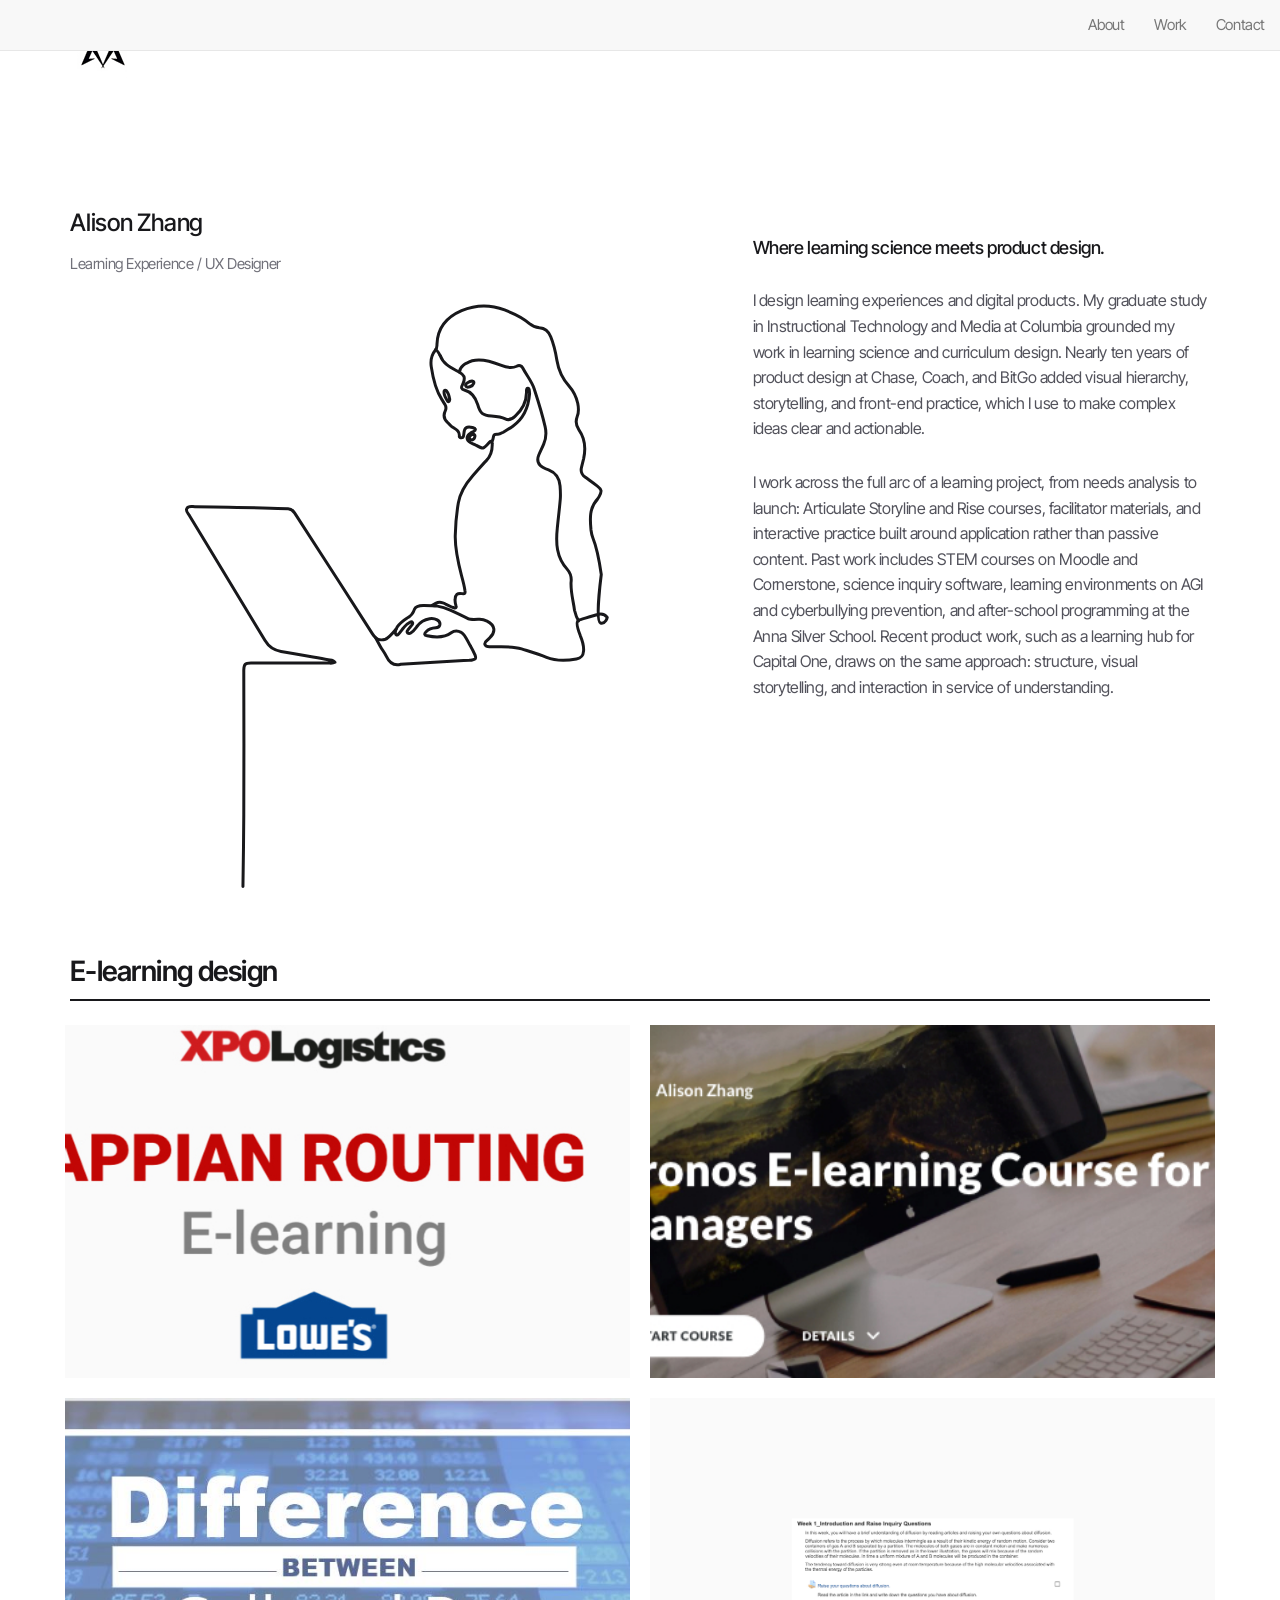
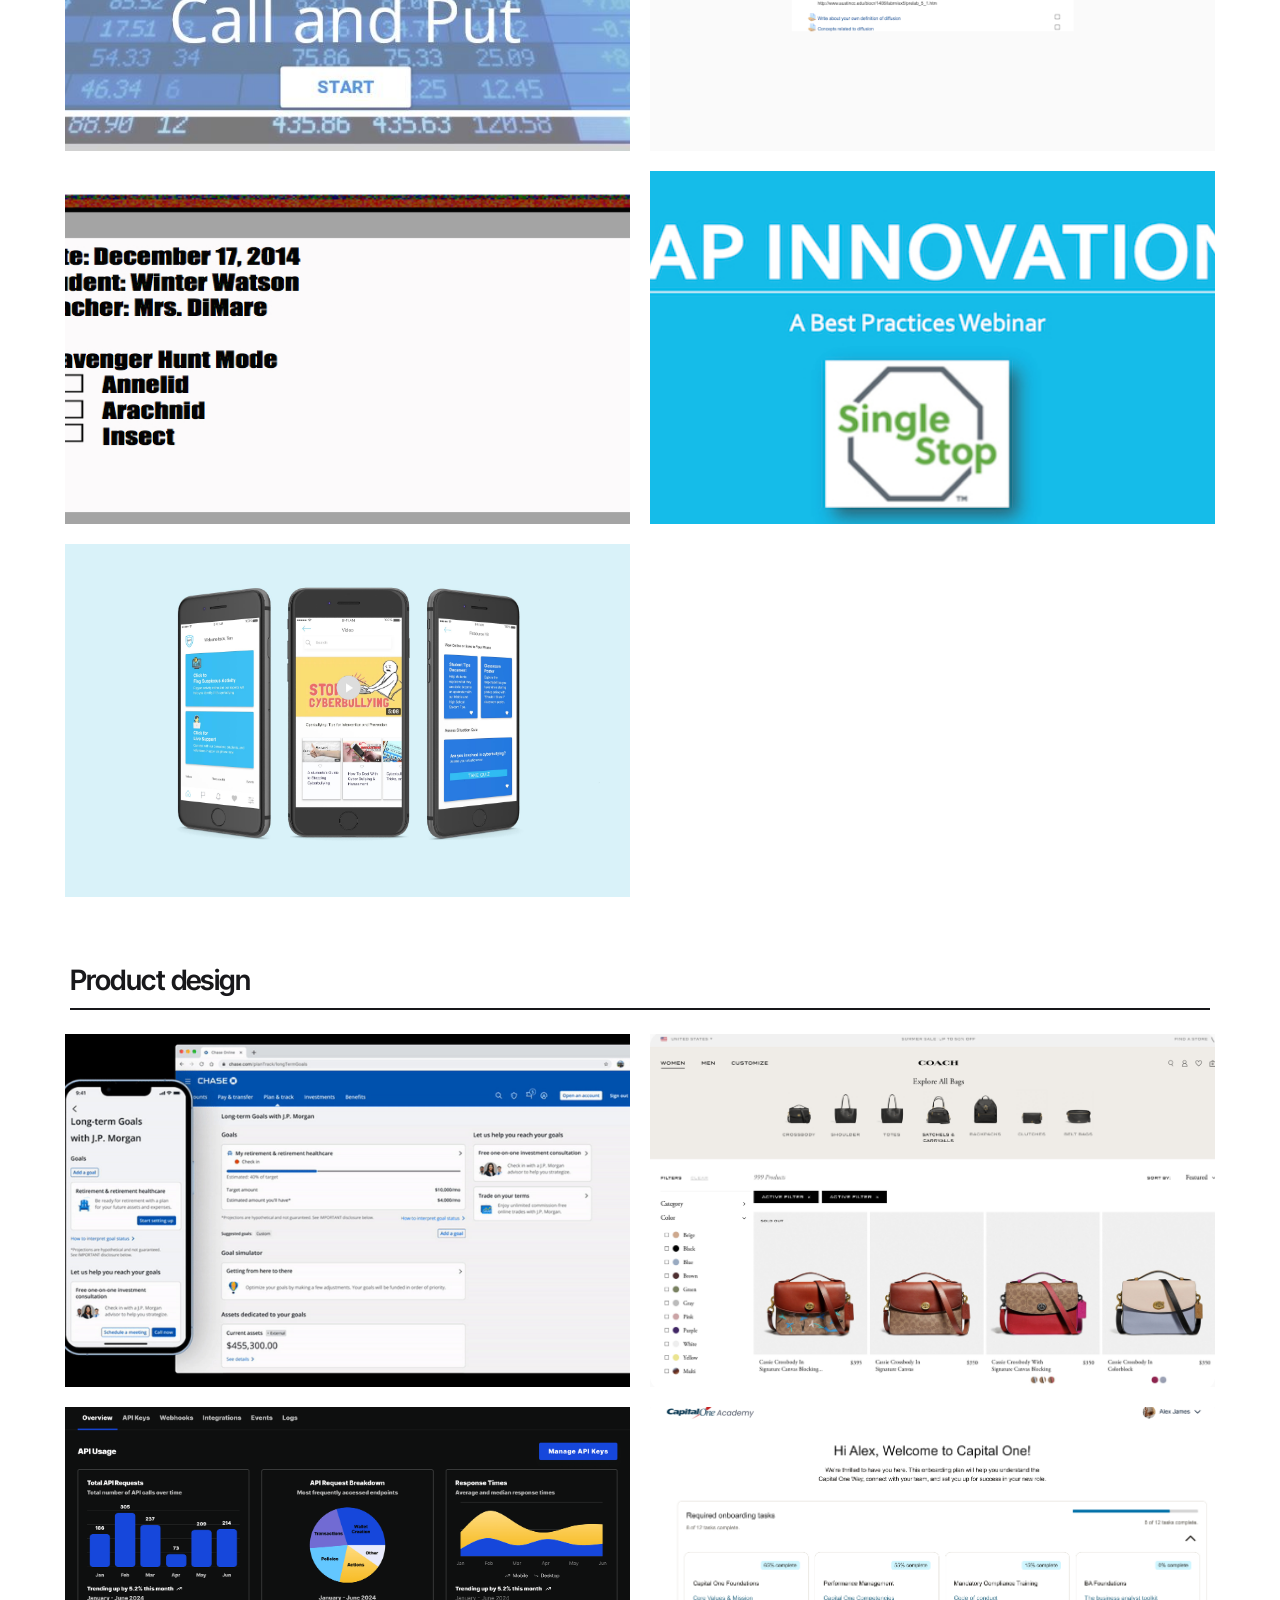
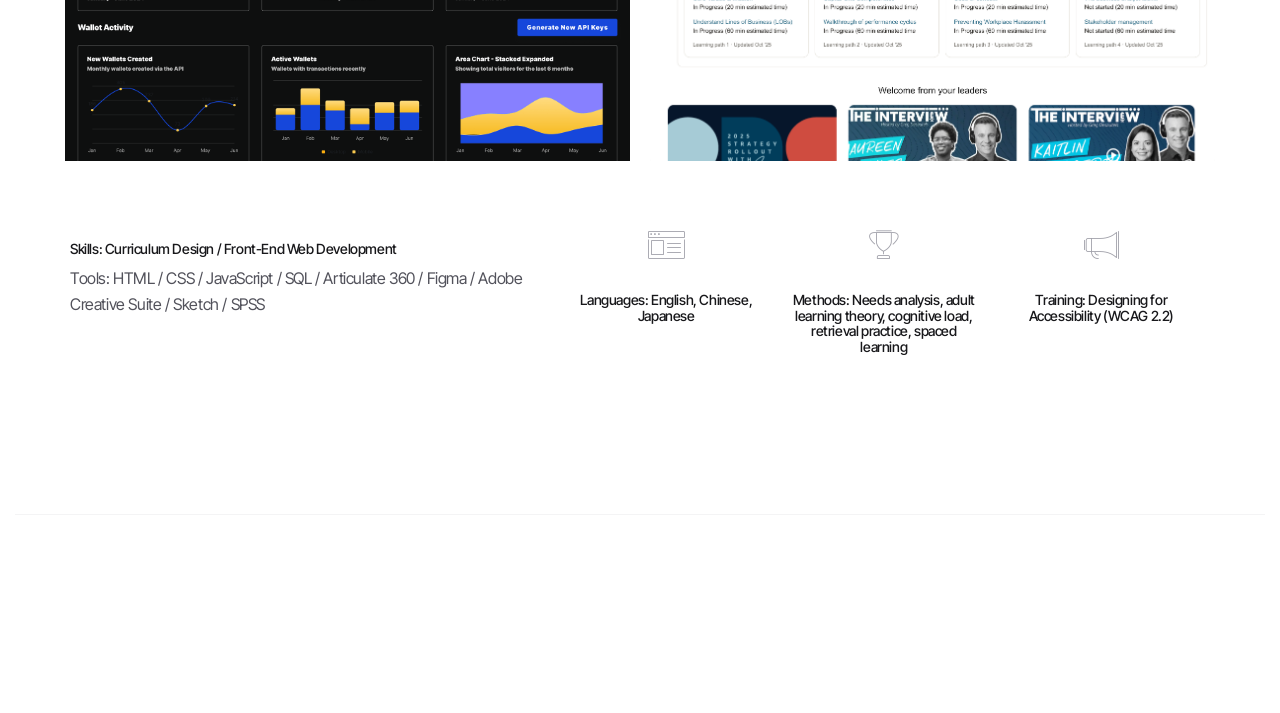
==== commit 82b57a27: "Rewrite Anti case study with real content, rework portfolio grid and detail-page image sizing - Repl" ====
--- a/index.html
+++ b/index.html
@@ -170,6 +170,15 @@
         </div>
         <img src="images/portfolio/010.jpg" class="img-responsive" alt=""> </a> </div>
 
+      <div class="col-sm-6 portfolio-item reveal"> <a href="work-details5.html" class="portfolio-link">
+        <div class="caption">
+          <div class="caption-content">
+            <h3>10th Grade Biology Class on Moodle</h3>
+            <h4>I designed a Moodle course using mindtools and cognitive tools that helps users represent what they know when they transform information into knowledge.</h4>
+          </div>
+        </div>
+        <img src="images/portfolio/03.jpg" class="img-responsive thumb-50" alt=""> </a> </div>
+
       <div class="col-sm-6 portfolio-item reveal"> <a href="work-details3.html" class="portfolio-link">
         <div class="caption">
           <div class="caption-content">
@@ -179,6 +188,15 @@
         </div>
         <img src="images/portfolio/0101.jpg" class="img-responsive" alt=""> </a> </div>
 
+      <div class="col-sm-6 portfolio-item reveal"> <a href="work-details6.html" class="portfolio-link">
+        <div class="caption">
+          <div class="caption-content">
+            <h3>SNAP project at Single Stop</h3>
+            <h4>Traning materials and assessment development for emloyees at Single Stop.</h4>
+          </div>
+        </div>
+        <img src="images/portfolio/05.jpg" class="img-responsive" alt=""> </a> </div>
+
       <div class="col-sm-6 portfolio-item reveal"> <a href="work-details4.html" class="portfolio-link">
         <div class="caption">
           <div class="caption-content">
@@ -186,25 +204,7 @@
             <h4>The project is based on theoretical understanding of how to provide users with skills to prevent them from getting involved in cyberbullying, both as victim and as perpetrator, and persuasive suicide information online through online communities.</h4>
           </div>
         </div>
-        <img src="images/portfolio/2.jpg" class="img-responsive" alt=""> </a> </div>
-
-      <div class="col-sm-6 portfolio-item reveal"> <a href="work-details5.html" class="portfolio-link">
-        <div class="caption">
-          <div class="caption-content">
-            <h3>10th Grade Biology Class on Moodle</h3>
-            <h4>I designed a Moodle course using mindtools and cognitive tools that helps users represent what they know when they transform information into knowledge.</h4>
-          </div>
-        </div>
-        <img src="images/portfolio/03.jpg" class="img-responsive" alt=""> </a> </div>
-
-      <div class="col-sm-6 portfolio-item reveal"> <a href="work-details6.html" class="portfolio-link">
-        <div class="caption">
-          <div class="caption-content">
-            <h3>SNAP project at Single Stop</h3>
-            <h4>Traning materials and assessment development for emloyees at Single Stop.</h4>
-          </div>
-        </div>
-        <img src="images/portfolio/05.jpg" class="img-responsive" alt=""> </a> </div>
+        <img src="images/portfolio/anti-cover.jpg" class="img-responsive" alt="Anti app screens"> </a> </div>
 
     </div>
 
--- a/css/main.css
+++ b/css/main.css
@@ -391,7 +391,7 @@
 }
 .work-cover {
 	position: relative;
-	width: 33.333%;
+	width: 41.666%;
 	margin: 0 auto;
 	aspect-ratio: 16 / 10;
 	border-radius: 16px;
@@ -483,9 +483,20 @@
 	margin-top: 20px;
 }
 .work-gallery img {
-	width: 100%;
+	width: 83.333%;
+	align-self: flex-start;
+	margin: 0;
 	border-radius: 12px;
 	display: block;
+}
+.work-gallery img.small-img {
+	width: 41.666%;
+}
+.work-gallery.shrink-50 img {
+	width: 46%;
+}
+.work-gallery.shrink-30 img {
+	width: 58.333%;
 }
 .work-links {
 	display: flex;
@@ -495,6 +506,44 @@
 }
 .work-links .btn {
 	margin: 0;
+	font-size: 15px;
+	font-weight: 600;
+	padding: 12px 24px;
+	box-shadow: 0 2px 8px rgba(0,0,0,.15);
+	transition: transform 0.15s ease, box-shadow 0.15s ease;
+}
+.work-links .btn:hover {
+	transform: translateY(-1px);
+	box-shadow: 0 4px 12px rgba(0,0,0,.2);
+}
+.work-stats {
+	display: flex;
+	flex-wrap: wrap;
+	gap: 32px;
+	margin-top: 20px;
+}
+.work-stat {
+	min-width: 120px;
+}
+.work-stat-number {
+	font-size: 36px;
+	font-weight: 600;
+	letter-spacing: -0.02em;
+	color: #18181b;
+}
+.work-stat-label {
+	margin-top: 4px;
+	font-size: 13px;
+	color: #71717a;
+}
+.work-quote {
+	margin: 0;
+	padding-left: 20px;
+	border-left: 2px solid #d4d4d8;
+	font-size: 18px;
+	line-height: 1.5;
+	color: #3f3f46;
+	font-style: italic;
 }
 /* ------------------------------------------------------------------------------
 	 Portfolio grid (homepage)
@@ -520,13 +569,32 @@
 	display: block;
 	position: relative;
 	margin: 0 auto;
+	aspect-ratio: 16 / 10;
+	overflow: hidden;
+	background-color: #fafafa;
+}
+#portfolio .portfolio-item .portfolio-link img {
+	width: 100%;
+	height: 100%;
+	object-fit: cover;
+	display: block;
+}
+#portfolio .portfolio-item .portfolio-link img.thumb-50 {
+	position: absolute;
+	top: 50%;
+	left: 50%;
+	transform: translate(-50%, -50%);
+	width: 50%;
+	height: auto;
+	object-fit: contain;
 }
 #portfolio .portfolio-item .portfolio-link .caption {
 	position: absolute;
+	z-index: 3;
 	width: 100%;
 	height: 100%;
 	opacity: 0;
-	background: rgba(24,24,27,.92);
+	background: rgba(24,24,27,.97);
 	-webkit-transition: all ease .5s;
 	-moz-transition: all ease .5s;
 	transition: all ease .5s;
--- a/css/responsive.css
+++ b/css/responsive.css
@@ -51,9 +51,6 @@
 }
 }
 @media screen and (max-width: 768px) {
-.work-cover {
-	width: 70%;
-}
 #header .header-content {
 	padding: 30px 0%;
 }
